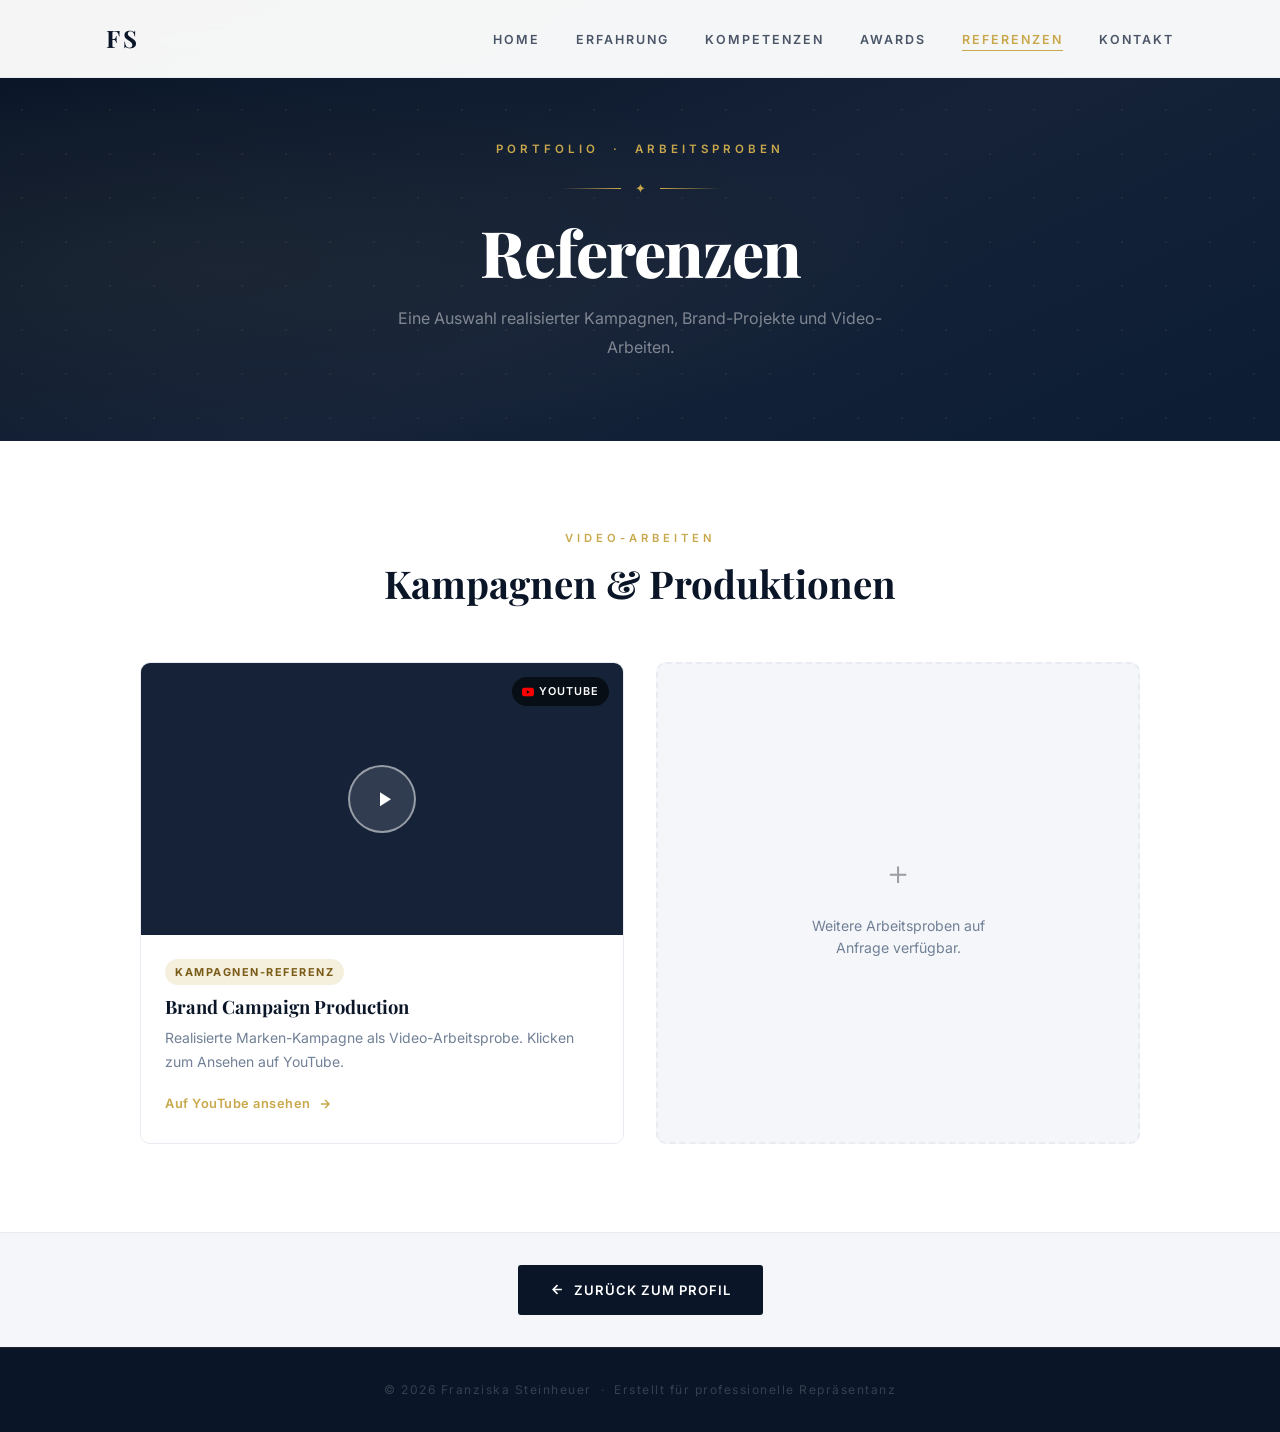
==== referenzen.html @ 758d7157 "Fix YouTube Error 153 + move references to separate page - Replace non-embeddable YouTube iframe wit" ====
<!DOCTYPE html>
<html lang="de">
<head>
    <meta charset="UTF-8">
    <meta name="viewport" content="width=device-width, initial-scale=1.0">
    <title>Referenzen | Franziska Steinheuer</title>
    <link rel="preconnect" href="https://fonts.googleapis.com">
    <link rel="preconnect" href="https://fonts.gstatic.com" crossorigin>
    <link href="https://fonts.googleapis.com/css2?family=Playfair+Display:wght@700;800&family=Inter:wght@300;400;500;600;700&display=swap" rel="stylesheet">
    <style>
        :root {
            --navy:        #0a1628;
            --navy-mid:    #152238;
            --navy-light:  #1e3356;
            --gold:        #c9a84c;
            --gold-dim:    rgba(201,168,76,0.18);
            --gold-glow:   rgba(201,168,76,0.07);
            --gray-bg:     #f4f6f9;
            --gray-border: #e8ecf2;
            --text:        #1a202c;
            --text-mid:    #4a5568;
            --text-muted:  #718096;
            --white:       #ffffff;
            --display:     'Playfair Display', Georgia, serif;
            --body:        'Inter', -apple-system, BlinkMacSystemFont, sans-serif;
            --ease:        cubic-bezier(0.4, 0, 0.2, 1);
        }

        *, *::before, *::after { box-sizing: border-box; margin: 0; padding: 0; }
        html { scroll-behavior: smooth; }
        body {
            font-family: var(--body);
            color: var(--text);
            line-height: 1.7;
            background: var(--white);
            -webkit-font-smoothing: antialiased;
        }

        /* ── Scroll reveal ── */
        .reveal {
            opacity: 0;
            transform: translateY(28px);
            transition: opacity 0.7s var(--ease), transform 0.7s var(--ease);
        }
        .reveal.visible { opacity: 1; transform: none; }
        .reveal-delay-1 { transition-delay: 0.12s; }
        .reveal-delay-2 { transition-delay: 0.24s; }
        .reveal-delay-3 { transition-delay: 0.36s; }

        /* ── Navigation ── */
        header {
            position: fixed;
            top: 0; left: 0;
            width: 100%;
            z-index: 1000;
            background: rgba(255,255,255,0.96);
            backdrop-filter: blur(16px);
            -webkit-backdrop-filter: blur(16px);
            box-shadow: 0 1px 0 var(--gray-border);
        }
        nav {
            display: flex;
            justify-content: space-between;
            align-items: center;
            max-width: 1140px;
            margin: 0 auto;
            padding: 18px 36px;
        }
        .logo {
            font-family: var(--display);
            font-size: 1.5rem;
            font-weight: 700;
            color: var(--navy);
            letter-spacing: 3px;
            text-decoration: none;
        }
        .nav-links {
            display: flex;
            list-style: none;
            gap: 36px;
            align-items: center;
        }
        .nav-links a {
            text-decoration: none;
            font-size: 0.78rem;
            font-weight: 600;
            letter-spacing: 2px;
            text-transform: uppercase;
            color: var(--text-mid);
            transition: color 0.3s;
            position: relative;
        }
        .nav-links a::after {
            content: '';
            position: absolute;
            bottom: -4px; left: 0;
            width: 0; height: 1px;
            background: var(--gold);
            transition: width 0.3s var(--ease);
        }
        .nav-links a:hover,
        .nav-links a.active          { color: var(--gold); }
        .nav-links a:hover::after,
        .nav-links a.active::after   { width: 100%; }

        /* Hamburger */
        .hamburger {
            display: none;
            flex-direction: column;
            gap: 5px;
            cursor: pointer;
            background: none;
            border: none;
            padding: 4px;
        }
        .hamburger span {
            display: block;
            width: 24px; height: 2px;
            background: var(--navy);
            border-radius: 2px;
            transition: transform 0.3s var(--ease), opacity 0.3s;
        }
        .hamburger.open span:nth-child(1) { transform: translateY(7px) rotate(45deg); }
        .hamburger.open span:nth-child(2) { opacity: 0; }
        .hamburger.open span:nth-child(3) { transform: translateY(-7px) rotate(-45deg); }

        .mobile-menu {
            display: none;
            position: fixed;
            inset: 0;
            background: var(--navy);
            z-index: 999;
            flex-direction: column;
            justify-content: center;
            align-items: center;
            gap: 40px;
        }
        .mobile-menu.open { display: flex; }
        .mobile-menu a {
            font-family: var(--display);
            font-size: 2.2rem;
            font-weight: 700;
            color: var(--white);
            text-decoration: none;
            transition: color 0.3s;
        }
        .mobile-menu a:hover { color: var(--gold); }

        /* ── Page hero ── */
        .page-hero {
            padding: 140px 36px 80px;
            text-align: center;
            background:
                radial-gradient(ellipse at 15% 60%, rgba(201,168,76,0.06) 0%, transparent 50%),
                linear-gradient(155deg, #091526 0%, #152238 55%, #0c1d34 100%);
            position: relative;
            overflow: hidden;
        }
        .page-hero::before {
            content: '';
            position: absolute;
            inset: 0;
            background-image: radial-gradient(rgba(201,168,76,0.08) 1px, transparent 1px);
            background-size: 44px 44px;
            pointer-events: none;
        }
        .page-hero-eyebrow {
            font-size: 0.72rem;
            font-weight: 600;
            letter-spacing: 4px;
            text-transform: uppercase;
            color: var(--gold);
            margin-bottom: 16px;
            position: relative; z-index: 1;
        }
        .page-hero h1 {
            font-family: var(--display);
            font-size: clamp(2.4rem, 5vw, 4rem);
            font-weight: 800;
            color: var(--white);
            line-height: 1.1;
            letter-spacing: -1px;
            position: relative; z-index: 1;
            margin-bottom: 16px;
        }
        .page-hero p {
            font-size: 1rem;
            color: rgba(255,255,255,0.45);
            max-width: 520px;
            margin: 0 auto;
            line-height: 1.8;
            position: relative; z-index: 1;
        }
        .page-hero-divider {
            display: flex;
            align-items: center;
            gap: 14px;
            justify-content: center;
            margin: 18px auto;
            position: relative; z-index: 1;
        }
        .page-hero-divider::before,
        .page-hero-divider::after {
            content: '';
            width: 60px; height: 1px;
        }
        .page-hero-divider::before { background: linear-gradient(to right, transparent, var(--gold)); }
        .page-hero-divider::after  { background: linear-gradient(to left,  transparent, var(--gold)); }
        .page-hero-divider span { color: var(--gold); font-size: 0.8rem; }

        /* ── Section layout ── */
        .section-wrap { padding: 88px 36px; }
        .section-inner { max-width: 1000px; margin: 0 auto; }
        .section-eyebrow {
            display: block;
            text-align: center;
            font-size: 0.7rem;
            font-weight: 600;
            letter-spacing: 4px;
            text-transform: uppercase;
            color: var(--gold);
            margin-bottom: 12px;
        }
        .section-title {
            font-family: var(--display);
            font-size: clamp(1.8rem, 3.5vw, 2.4rem);
            color: var(--navy);
            font-weight: 700;
            text-align: center;
            margin-bottom: 56px;
            line-height: 1.2;
        }

        /* ── Video card ── */
        .video-grid {
            display: grid;
            grid-template-columns: repeat(auto-fit, minmax(380px, 1fr));
            gap: 32px;
        }

        .video-card {
            background: var(--white);
            border: 1px solid var(--gray-border);
            border-radius: 10px;
            overflow: hidden;
            transition: box-shadow 0.3s var(--ease), transform 0.3s var(--ease), border-color 0.3s;
        }
        .video-card:hover {
            transform: translateY(-4px);
            box-shadow: 0 20px 56px rgba(0,0,0,0.09);
            border-color: rgba(201,168,76,0.4);
        }

        /* Thumbnail wrapper with 16:9 ratio */
        .video-thumb {
            position: relative;
            padding-bottom: 56.25%;
            height: 0;
            overflow: hidden;
            background: var(--navy-mid);
            cursor: pointer;
        }
        .video-thumb img {
            position: absolute;
            top: 0; left: 0;
            width: 100%; height: 100%;
            object-fit: cover;
            transition: transform 0.4s var(--ease), filter 0.4s;
            filter: brightness(0.85);
        }
        .video-card:hover .video-thumb img {
            transform: scale(1.03);
            filter: brightness(0.7);
        }

        /* Play button overlay */
        .play-btn {
            position: absolute;
            top: 50%; left: 50%;
            transform: translate(-50%, -50%);
            width: 68px; height: 68px;
            border-radius: 50%;
            background: rgba(255,255,255,0.12);
            backdrop-filter: blur(8px);
            border: 2px solid rgba(255,255,255,0.5);
            display: flex;
            align-items: center;
            justify-content: center;
            transition: background 0.3s, border-color 0.3s, transform 0.3s var(--ease);
            pointer-events: none;
        }
        .video-card:hover .play-btn {
            background: var(--gold);
            border-color: var(--gold);
            transform: translate(-50%, -50%) scale(1.1);
        }
        .play-btn svg { margin-left: 4px; }
        .video-card:hover .play-btn svg path { fill: var(--navy); }

        /* "Auf YouTube ansehen" badge */
        .yt-badge {
            position: absolute;
            top: 14px; right: 14px;
            background: rgba(0,0,0,0.6);
            color: var(--white);
            font-size: 0.68rem;
            font-weight: 600;
            letter-spacing: 1px;
            text-transform: uppercase;
            padding: 5px 10px;
            border-radius: 20px;
            display: flex;
            align-items: center;
            gap: 5px;
            pointer-events: none;
        }

        /* Card meta */
        .video-meta {
            padding: 22px 24px 26px;
        }
        .video-tag {
            display: inline-block;
            background: var(--gold-dim);
            color: #7a5c18;
            font-size: 0.68rem;
            font-weight: 700;
            letter-spacing: 1.5px;
            text-transform: uppercase;
            padding: 4px 10px;
            border-radius: 20px;
            margin-bottom: 10px;
        }
        .video-meta h3 {
            font-family: var(--display);
            font-size: 1.15rem;
            color: var(--navy);
            font-weight: 700;
            margin-bottom: 6px;
            line-height: 1.35;
        }
        .video-meta p {
            font-size: 0.875rem;
            color: var(--text-muted);
            line-height: 1.7;
            margin-bottom: 16px;
        }
        .video-link {
            display: inline-flex;
            align-items: center;
            gap: 7px;
            font-size: 0.8rem;
            font-weight: 600;
            color: var(--gold);
            text-decoration: none;
            letter-spacing: 0.5px;
            transition: gap 0.3s;
        }
        .video-link:hover { gap: 11px; }

        /* ── More work placeholder ── */
        .more-card {
            display: flex;
            flex-direction: column;
            align-items: center;
            justify-content: center;
            text-align: center;
            padding: 48px 32px;
            background: var(--gray-bg);
            border: 2px dashed var(--gray-border);
            border-radius: 10px;
            min-height: 260px;
            transition: border-color 0.3s, background 0.3s;
        }
        .more-card:hover {
            border-color: rgba(201,168,76,0.4);
            background: rgba(201,168,76,0.03);
        }
        .more-card-icon {
            font-size: 2rem;
            margin-bottom: 14px;
            opacity: 0.4;
        }
        .more-card p {
            font-size: 0.88rem;
            color: var(--text-muted);
            max-width: 200px;
            line-height: 1.6;
        }

        /* ── Back button ── */
        .back-strip {
            background: var(--gray-bg);
            border-top: 1px solid var(--gray-border);
            padding: 32px 36px;
            text-align: center;
        }
        .btn-back {
            display: inline-flex;
            align-items: center;
            gap: 9px;
            background: var(--navy);
            color: var(--white);
            text-decoration: none;
            padding: 14px 32px;
            border-radius: 3px;
            font-weight: 600;
            font-size: 0.82rem;
            letter-spacing: 1px;
            text-transform: uppercase;
            transition: background 0.3s, transform 0.3s var(--ease);
        }
        .btn-back:hover {
            background: var(--navy-light);
            transform: translateY(-2px);
        }

        /* ── Footer ── */
        .page-footer {
            background: var(--navy);
            padding: 32px 36px;
            text-align: center;
            border-top: 1px solid rgba(201,168,76,0.1);
        }
        .page-footer p {
            font-size: 0.75rem;
            color: rgba(255,255,255,0.18);
            letter-spacing: 1.5px;
        }

        /* ── Responsive ── */
        @media (max-width: 768px) {
            .nav-links  { display: none; }
            .hamburger  { display: flex; }
            nav         { padding: 16px 20px; }
            .section-wrap { padding: 64px 20px; }
            .page-hero  { padding: 120px 20px 64px; }
            .video-grid { grid-template-columns: 1fr; }
        }
        @media (max-width: 480px) {
            .page-hero h1 { font-size: 2rem; }
        }
    </style>
</head>
<body>

    <!-- MOBILE OVERLAY MENU -->
    <div class="mobile-menu" id="mobileMenu">
        <a href="index.html#home"       onclick="closeMobile()">Home</a>
        <a href="index.html#experience" onclick="closeMobile()">Erfahrung</a>
        <a href="index.html#skills"     onclick="closeMobile()">Kompetenzen</a>
        <a href="index.html#awards"     onclick="closeMobile()">Awards</a>
        <a href="referenzen.html"       onclick="closeMobile()">Referenzen</a>
        <a href="index.html#contact"    onclick="closeMobile()">Kontakt</a>
    </div>

    <!-- NAVIGATION -->
    <header>
        <nav>
            <a href="index.html" class="logo">FS</a>
            <ul class="nav-links">
                <li><a href="index.html#home">Home</a></li>
                <li><a href="index.html#experience">Erfahrung</a></li>
                <li><a href="index.html#skills">Kompetenzen</a></li>
                <li><a href="index.html#awards">Awards</a></li>
                <li><a href="referenzen.html" class="active">Referenzen</a></li>
                <li><a href="index.html#contact">Kontakt</a></li>
            </ul>
            <button class="hamburger" id="hamburger" aria-label="Menü öffnen">
                <span></span><span></span><span></span>
            </button>
        </nav>
    </header>

    <!-- PAGE HERO -->
    <div class="page-hero">
        <div class="page-hero-eyebrow">Portfolio &nbsp;·&nbsp; Arbeitsproben</div>
        <div class="page-hero-divider"><span>✦</span></div>
        <h1>Referenzen</h1>
        <p>Eine Auswahl realisierter Kampagnen, Brand-Projekte und Video-Arbeiten.</p>
    </div>

    <!-- VIDEO REFERENZEN -->
    <div>
        <div class="section-wrap">
            <div class="section-inner">
                <span class="section-eyebrow">Video-Arbeiten</span>
                <h2 class="section-title">Kampagnen &amp; Produktionen</h2>

                <div class="video-grid">

                    <!-- Video 1 – Thumbnail + YouTube-Link statt iframe (Error 153 Fix) -->
                    <div class="video-card reveal">
                        <a href="https://www.youtube.com/watch?v=FBjZ0LuS8_o"
                           target="_blank" rel="noopener"
                           aria-label="Video auf YouTube ansehen"
                           style="display:block; text-decoration:none;">
                            <div class="video-thumb">
                                <!-- YouTube Thumbnail via öffentliche CDN-URL -->
                                <img
                                    src="https://img.youtube.com/vi/FBjZ0LuS8_o/maxresdefault.jpg"
                                    alt="Video-Vorschau: Kampagnen-Referenz"
                                    loading="lazy"
                                    onerror="this.src='https://img.youtube.com/vi/FBjZ0LuS8_o/hqdefault.jpg'"
                                >
                                <div class="play-btn" aria-hidden="true">
                                    <svg width="24" height="24" viewBox="0 0 24 24" fill="none">
                                        <path d="M8 5.14v14l11-7-11-7z" fill="white"/>
                                    </svg>
                                </div>
                                <div class="yt-badge" aria-hidden="true">
                                    <svg width="12" height="12" viewBox="0 0 24 24" fill="#ff0000"><path d="M23.498 6.186a3.016 3.016 0 0 0-2.122-2.136C19.505 3.545 12 3.545 12 3.545s-7.505 0-9.377.505A3.017 3.017 0 0 0 .502 6.186C0 8.07 0 12 0 12s0 3.93.502 5.814a3.016 3.016 0 0 0 2.122 2.136c1.871.505 9.376.505 9.376.505s7.505 0 9.377-.505a3.015 3.015 0 0 0 2.122-2.136C24 15.93 24 12 24 12s0-3.93-.502-5.814zM9.545 15.568V8.432L15.818 12l-6.273 3.568z"/></svg>
                                    YouTube
                                </div>
                            </div>
                        </a>
                        <div class="video-meta">
                            <span class="video-tag">Kampagnen-Referenz</span>
                            <h3>Brand Campaign Production</h3>
                            <p>Realisierte Marken-Kampagne als Video-Arbeitsprobe. Klicken zum Ansehen auf YouTube.</p>
                            <a href="https://www.youtube.com/watch?v=FBjZ0LuS8_o"
                               target="_blank" rel="noopener"
                               class="video-link">
                                Auf YouTube ansehen
                                <svg width="14" height="14" viewBox="0 0 24 24" fill="none" stroke="currentColor" stroke-width="2.5"><path d="M5 12h14M12 5l7 7-7 7"/></svg>
                            </a>
                        </div>
                    </div>

                    <!-- Platzhalter für weitere Arbeitsproben -->
                    <div class="more-card reveal reveal-delay-1">
                        <div class="more-card-icon">＋</div>
                        <p>Weitere Arbeitsproben auf Anfrage verfügbar.</p>
                    </div>

                </div>
            </div>
        </div>
    </div>

    <!-- BACK TO MAIN -->
    <div class="back-strip">
        <a href="index.html" class="btn-back">
            <svg width="15" height="15" viewBox="0 0 24 24" fill="none" stroke="currentColor" stroke-width="2.5" aria-hidden="true"><path d="M19 12H5M12 5l-7 7 7 7"/></svg>
            Zurück zum Profil
        </a>
    </div>

    <!-- FOOTER -->
    <footer class="page-footer">
        <p>&copy; 2026 Franziska Steinheuer &nbsp;·&nbsp; Erstellt für professionelle Repräsentanz</p>
    </footer>

    <script>
        const hamburger  = document.getElementById('hamburger');
        const mobileMenu = document.getElementById('mobileMenu');

        hamburger.addEventListener('click', () => {
            const isOpen = hamburger.classList.toggle('open');
            mobileMenu.classList.toggle('open', isOpen);
            document.body.style.overflow = isOpen ? 'hidden' : '';
        });

        function closeMobile() {
            hamburger.classList.remove('open');
            mobileMenu.classList.remove('open');
            document.body.style.overflow = '';
        }

        const observer = new IntersectionObserver((entries) => {
            entries.forEach(e => {
                if (e.isIntersecting) { e.target.classList.add('visible'); observer.unobserve(e.target); }
            });
        }, { threshold: 0.1 });

        document.querySelectorAll('.reveal').forEach(el => observer.observe(el));
    </script>
</body>
</html>
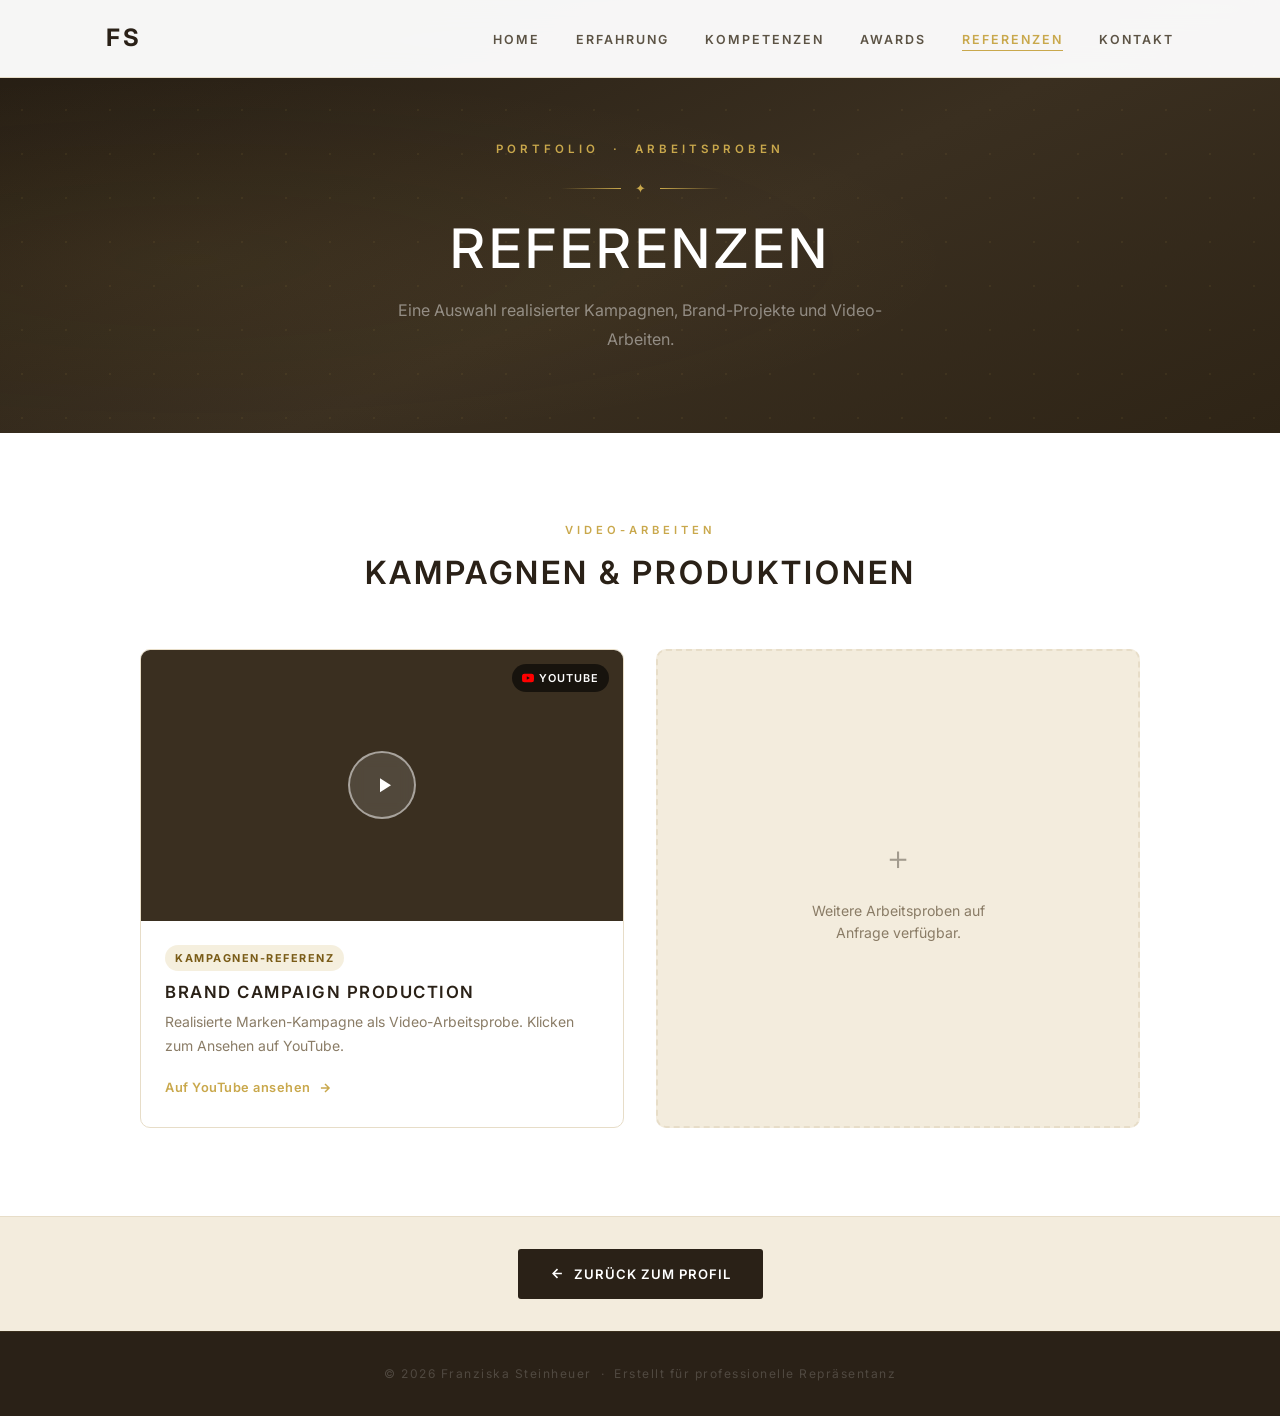
==== commit bdd1f84c: "Redesign: warm beige/espresso palette, sans-serif headings - Replace all blue/navy tones with warm e" ====
--- a/referenzen.html
+++ b/referenzen.html
@@ -6,22 +6,23 @@
     <title>Referenzen | Franziska Steinheuer</title>
     <link rel="preconnect" href="https://fonts.googleapis.com">
     <link rel="preconnect" href="https://fonts.gstatic.com" crossorigin>
-    <link href="https://fonts.googleapis.com/css2?family=Playfair+Display:wght@700;800&family=Inter:wght@300;400;500;600;700&display=swap" rel="stylesheet">
+    <link href="https://fonts.googleapis.com/css2?family=Inter:wght@200;300;400;500;600;700&display=swap" rel="stylesheet">
     <style>
         :root {
-            --navy:        #0a1628;
-            --navy-mid:    #152238;
-            --navy-light:  #1e3356;
+            /* Warme Espresso-/Beige-Palette – kein Blau */
+            --navy:        #2a2117;
+            --navy-mid:    #3a2f20;
+            --navy-light:  #4d4030;
             --gold:        #c9a84c;
             --gold-dim:    rgba(201,168,76,0.18);
             --gold-glow:   rgba(201,168,76,0.07);
-            --gray-bg:     #f4f6f9;
-            --gray-border: #e8ecf2;
-            --text:        #1a202c;
-            --text-mid:    #4a5568;
-            --text-muted:  #718096;
+            --gray-bg:     #f3ecdd;
+            --gray-border: #e7ddc8;
+            --text:        #2b2419;
+            --text-mid:    #5c5345;
+            --text-muted:  #8a7c66;
             --white:       #ffffff;
-            --display:     'Playfair Display', Georgia, serif;
+            --display:     'Inter', -apple-system, BlinkMacSystemFont, sans-serif;
             --body:        'Inter', -apple-system, BlinkMacSystemFont, sans-serif;
             --ease:        cubic-bezier(0.4, 0, 0.2, 1);
         }
@@ -152,7 +153,7 @@
             text-align: center;
             background:
                 radial-gradient(ellipse at 15% 60%, rgba(201,168,76,0.06) 0%, transparent 50%),
-                linear-gradient(155deg, #091526 0%, #152238 55%, #0c1d34 100%);
+                linear-gradient(155deg, #241c12 0%, #3a2f20 55%, #2e2416 100%);
             position: relative;
             overflow: hidden;
         }
@@ -175,11 +176,12 @@
         }
         .page-hero h1 {
             font-family: var(--display);
-            font-size: clamp(2.4rem, 5vw, 4rem);
-            font-weight: 800;
+            font-size: clamp(2.1rem, 4.5vw, 3.4rem);
+            font-weight: 500;
+            text-transform: uppercase;
             color: var(--white);
-            line-height: 1.1;
-            letter-spacing: -1px;
+            line-height: 1.15;
+            letter-spacing: 4px;
             position: relative; z-index: 1;
             margin-bottom: 16px;
         }
@@ -223,12 +225,14 @@
         }
         .section-title {
             font-family: var(--display);
-            font-size: clamp(1.8rem, 3.5vw, 2.4rem);
+            font-size: clamp(1.5rem, 3vw, 2rem);
             color: var(--navy);
-            font-weight: 700;
+            font-weight: 600;
+            text-transform: uppercase;
+            letter-spacing: 3px;
             text-align: center;
             margin-bottom: 56px;
-            line-height: 1.2;
+            line-height: 1.25;
         }
 
         /* ── Video card ── */
@@ -333,9 +337,11 @@
         }
         .video-meta h3 {
             font-family: var(--display);
-            font-size: 1.15rem;
+            font-size: 1.05rem;
             color: var(--navy);
-            font-weight: 700;
+            font-weight: 600;
+            text-transform: uppercase;
+            letter-spacing: 1.5px;
             margin-bottom: 6px;
             line-height: 1.35;
         }
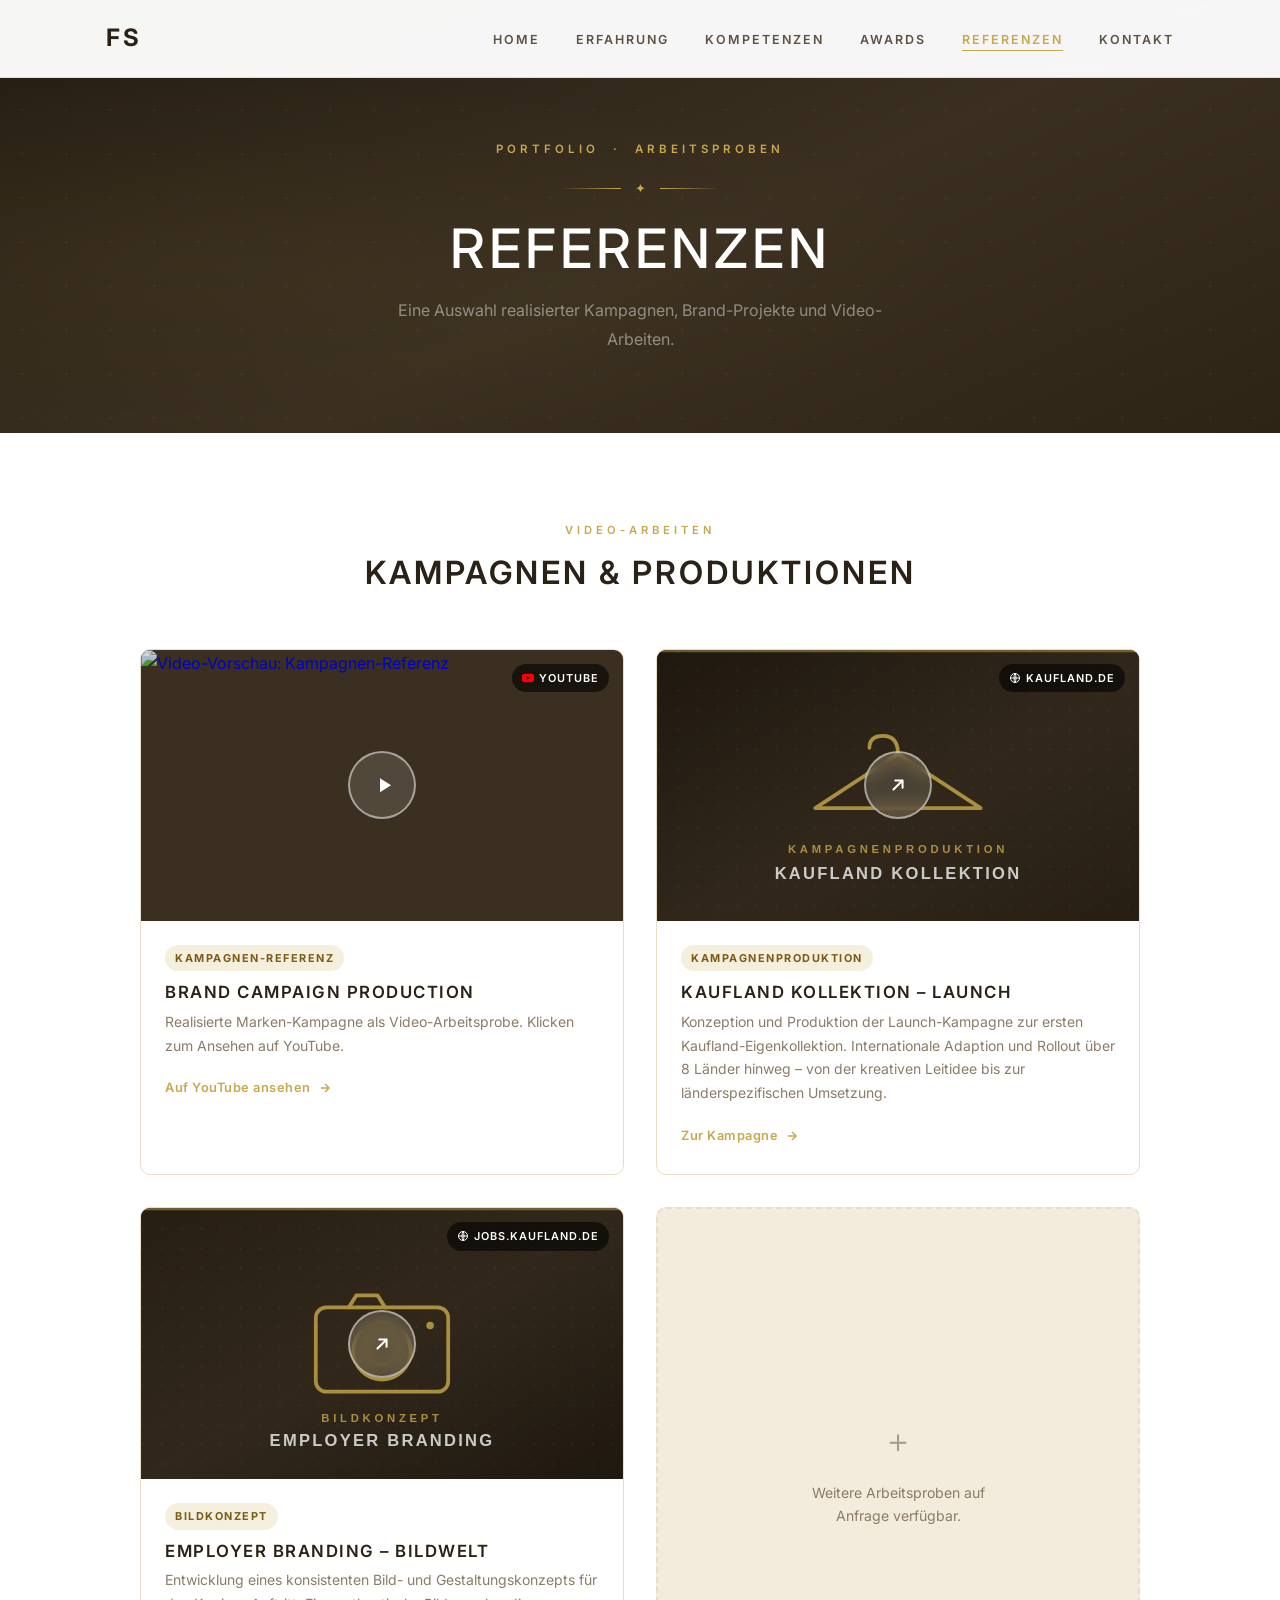
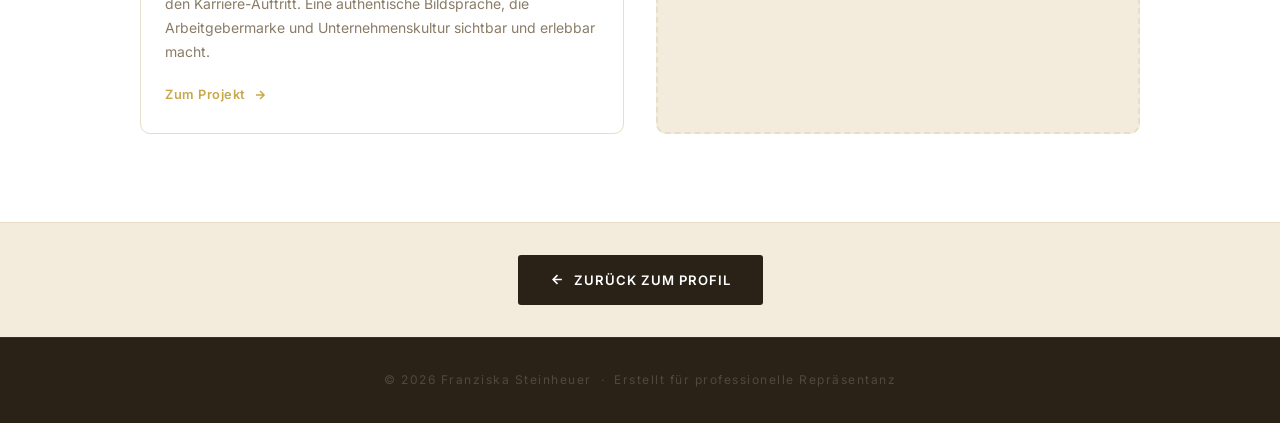
==== commit abeacb4b: "Add two Kaufland reference cards to referenzen page - Kaufland Kollektion launch campaign (concept +" ====
--- a/referenzen.html
+++ b/referenzen.html
@@ -299,10 +299,12 @@
             transform: translate(-50%, -50%) scale(1.1);
         }
         .play-btn svg { margin-left: 4px; }
+        .play-btn.ext svg { margin-left: 0; }
         .video-card:hover .play-btn svg path { fill: var(--navy); }
-
-        /* "Auf YouTube ansehen" badge */
-        .yt-badge {
+        .video-card:hover .play-btn.ext svg { stroke: var(--navy); }
+
+        /* External-link / source badge */
+        .yt-badge, .src-badge {
             position: absolute;
             top: 14px; right: 14px;
             background: rgba(0,0,0,0.6);
@@ -533,8 +535,66 @@
                         </div>
                     </div>
 
+                    <!-- Referenz 2 – Kaufland Kollektion (externe Seite, Cover-Thumbnail) -->
+                    <div class="video-card reveal reveal-delay-1">
+                        <a href="https://unternehmen.kaufland.de/presse/newsroom/2025/januar/ein-teil-von-kaufland-sein-die-erste-kaufland-kollektion-ist-da"
+                           target="_blank" rel="noopener"
+                           aria-label="Kampagne auf kaufland.de ansehen"
+                           style="display:block; text-decoration:none;">
+                            <div class="video-thumb">
+                                <img src="assets/ref-kollektion.svg" alt="Cover: Kaufland Kollektion – Launch-Kampagne" loading="lazy">
+                                <div class="play-btn ext" aria-hidden="true">
+                                    <svg width="22" height="22" viewBox="0 0 24 24" fill="none" stroke="white" stroke-width="2.2" stroke-linecap="round" stroke-linejoin="round"><path d="M7 17 17 7M9 7h8v8"/></svg>
+                                </div>
+                                <div class="src-badge" aria-hidden="true">
+                                    <svg width="12" height="12" viewBox="0 0 24 24" fill="none" stroke="currentColor" stroke-width="2"><circle cx="12" cy="12" r="9"/><path d="M3 12h18"/><path d="M12 3c2.6 2.7 2.6 15.3 0 18"/><path d="M12 3c-2.6 2.7-2.6 15.3 0 18"/></svg>
+                                    kaufland.de
+                                </div>
+                            </div>
+                        </a>
+                        <div class="video-meta">
+                            <span class="video-tag">Kampagnenproduktion</span>
+                            <h3>Kaufland Kollektion – Launch</h3>
+                            <p>Konzeption und Produktion der Launch-Kampagne zur ersten Kaufland-Eigenkollektion. Internationale Adaption und Rollout über 8 Länder hinweg – von der kreativen Leitidee bis zur länderspezifischen Umsetzung.</p>
+                            <a href="https://unternehmen.kaufland.de/presse/newsroom/2025/januar/ein-teil-von-kaufland-sein-die-erste-kaufland-kollektion-ist-da"
+                               target="_blank" rel="noopener" class="video-link">
+                                Zur Kampagne
+                                <svg width="14" height="14" viewBox="0 0 24 24" fill="none" stroke="currentColor" stroke-width="2.5"><path d="M5 12h14M12 5l7 7-7 7"/></svg>
+                            </a>
+                        </div>
+                    </div>
+
+                    <!-- Referenz 3 – Employer Branding Bildkonzept (externe Seite, Cover-Thumbnail) -->
+                    <div class="video-card reveal reveal-delay-2">
+                        <a href="https://jobs.kaufland.de/"
+                           target="_blank" rel="noopener"
+                           aria-label="Karriere-Seite jobs.kaufland.de ansehen"
+                           style="display:block; text-decoration:none;">
+                            <div class="video-thumb">
+                                <img src="assets/ref-employer.svg" alt="Cover: Employer Branding – Bildkonzept" loading="lazy">
+                                <div class="play-btn ext" aria-hidden="true">
+                                    <svg width="22" height="22" viewBox="0 0 24 24" fill="none" stroke="white" stroke-width="2.2" stroke-linecap="round" stroke-linejoin="round"><path d="M7 17 17 7M9 7h8v8"/></svg>
+                                </div>
+                                <div class="src-badge" aria-hidden="true">
+                                    <svg width="12" height="12" viewBox="0 0 24 24" fill="none" stroke="currentColor" stroke-width="2"><circle cx="12" cy="12" r="9"/><path d="M3 12h18"/><path d="M12 3c2.6 2.7 2.6 15.3 0 18"/><path d="M12 3c-2.6 2.7-2.6 15.3 0 18"/></svg>
+                                    jobs.kaufland.de
+                                </div>
+                            </div>
+                        </a>
+                        <div class="video-meta">
+                            <span class="video-tag">Bildkonzept</span>
+                            <h3>Employer Branding – Bildwelt</h3>
+                            <p>Entwicklung eines konsistenten Bild- und Gestaltungskonzepts für den Karriere-Auftritt. Eine authentische Bildsprache, die Arbeitgebermarke und Unternehmenskultur sichtbar und erlebbar macht.</p>
+                            <a href="https://jobs.kaufland.de/"
+                               target="_blank" rel="noopener" class="video-link">
+                                Zum Projekt
+                                <svg width="14" height="14" viewBox="0 0 24 24" fill="none" stroke="currentColor" stroke-width="2.5"><path d="M5 12h14M12 5l7 7-7 7"/></svg>
+                            </a>
+                        </div>
+                    </div>
+
                     <!-- Platzhalter für weitere Arbeitsproben -->
-                    <div class="more-card reveal reveal-delay-1">
+                    <div class="more-card reveal reveal-delay-3">
                         <div class="more-card-icon">＋</div>
                         <p>Weitere Arbeitsproben auf Anfrage verfügbar.</p>
                     </div>
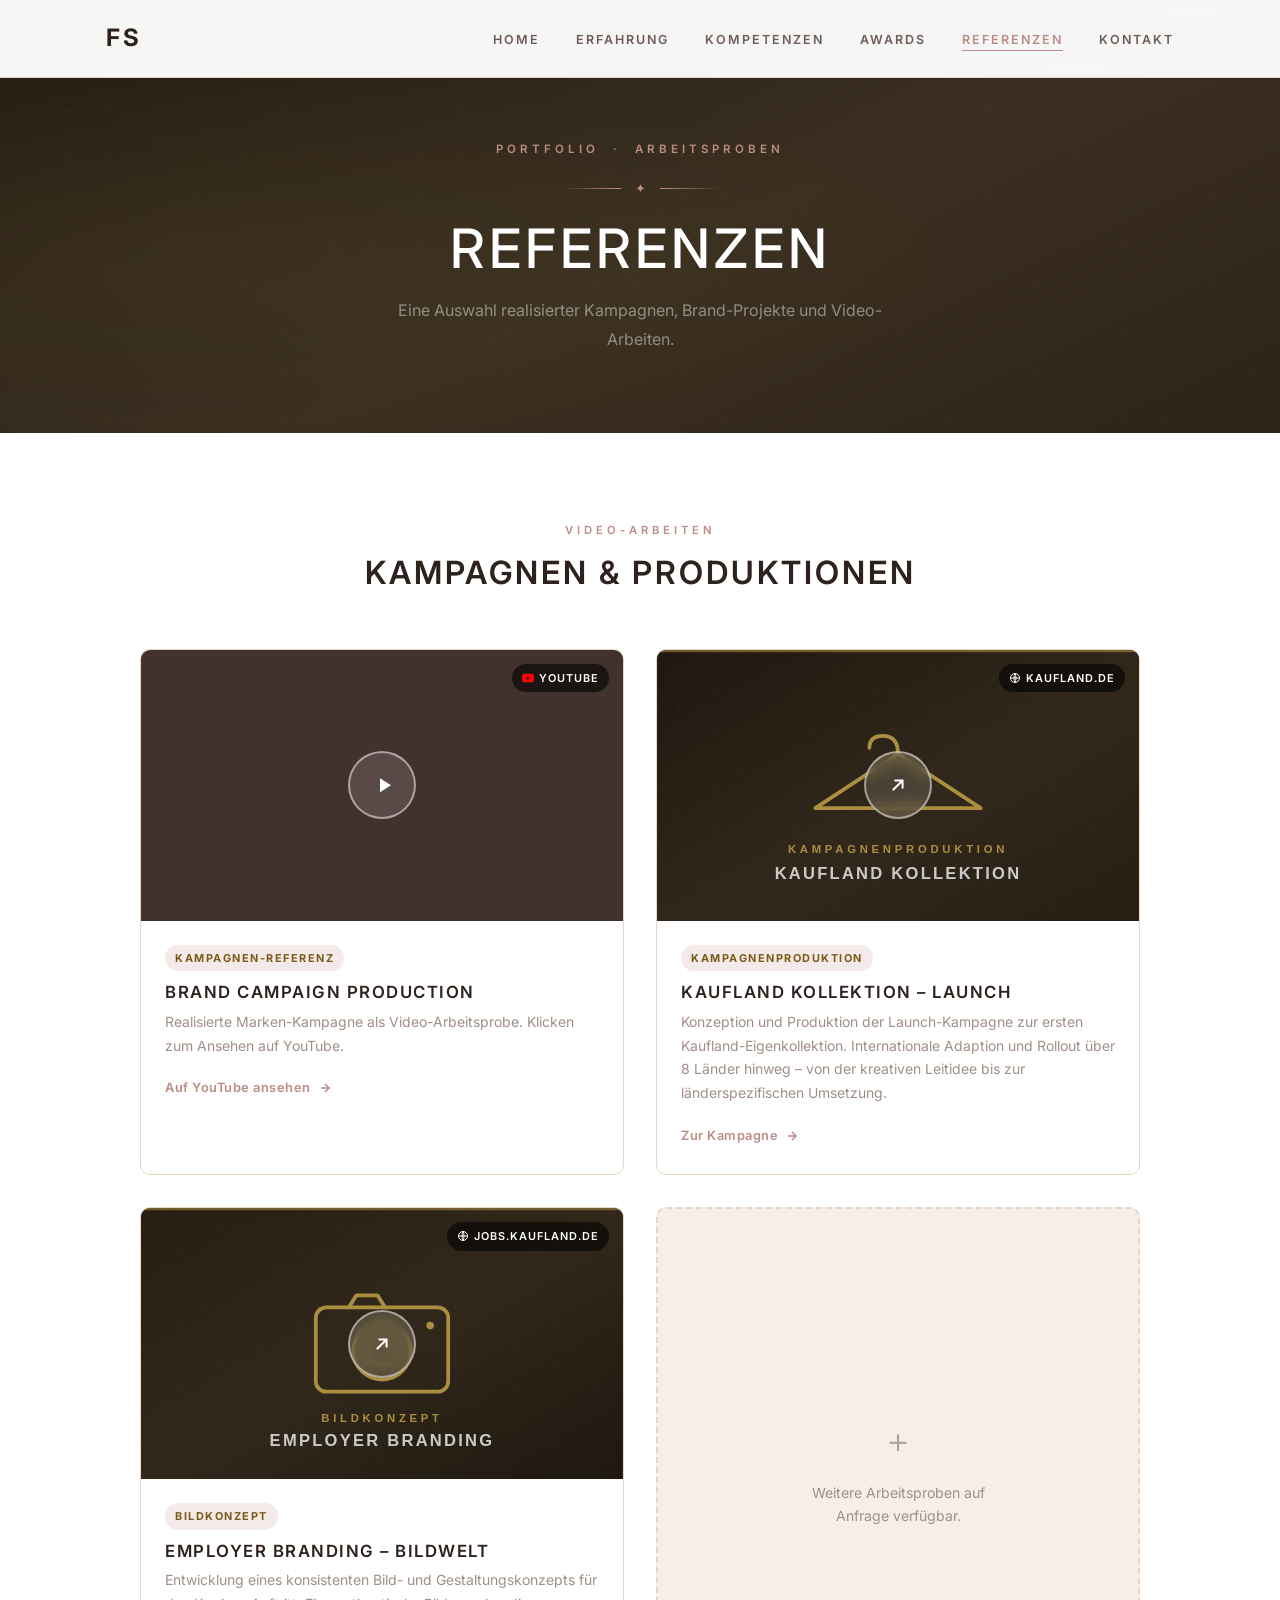
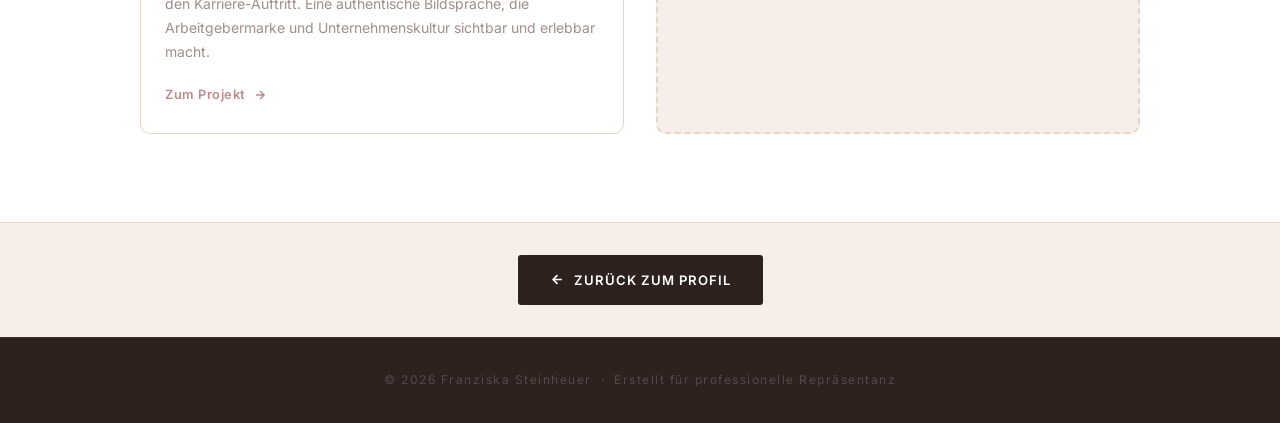
==== commit 03d48f1a: "Boho Update" ====
--- a/referenzen.html
+++ b/referenzen.html
@@ -8,24 +8,36 @@
     <link rel="preconnect" href="https://fonts.gstatic.com" crossorigin>
     <link href="https://fonts.googleapis.com/css2?family=Inter:wght@200;300;400;500;600;700&display=swap" rel="stylesheet">
     <style>
-        :root {
-            /* Warme Espresso-/Beige-Palette – kein Blau */
-            --navy:        #2a2117;
-            --navy-mid:    #3a2f20;
-            --navy-light:  #4d4030;
-            --gold:        #c9a84c;
-            --gold-dim:    rgba(201,168,76,0.18);
-            --gold-glow:   rgba(201,168,76,0.07);
-            --gray-bg:     #f3ecdd;
-            --gray-border: #e7ddc8;
-            --text:        #2b2419;
-            --text-mid:    #5c5345;
-            --text-muted:  #8a7c66;
-            --white:       #ffffff;
-            --display:     'Inter', -apple-system, BlinkMacSystemFont, sans-serif;
-            --body:        'Inter', -apple-system, BlinkMacSystemFont, sans-serif;
-            --ease:        cubic-bezier(0.4, 0, 0.2, 1);
-        }
+        /* Sanfte Boho- & Rosenholz-Palette (Ersetzt Espresso/Gold) */
+
+:root {
+    /* DUNKLE SEKTIONEN: Tiefes, rauchiges Schokoladenbraun mit Rosenholz-Unterton */
+    --navy:         #2E221F;   /* Tief dunkel (für dunkle Sektionen) */
+    --navy-mid:     #42322E;   /* Mittleres Braun */
+    --navy-light:   #57443E;   /* Helleres Ton-Braun */
+
+    /* SEKUNDÄRFARBE (#BB8C88): Als eleganter Akzent (Ersetzt das alte Gold) */
+    --gold:         #BB8C88;   /* Edles Staubrosa / Rosenholz */
+    --gold-dim:     rgba(187, 140, 136, 0.18);
+    --gold-glow:    rgba(187, 140, 136, 0.07);
+
+    /* MAIN-FARBE (#DEC9B6) & HINTERGRÜNDE */
+    --main-beige:   #DEC9B6;   /* Die exakte Main-Farbe deiner Freundin (Warmes Sand-Beige) */
+    --gray-bg:      #F6EFE9;   /* Ein ganz helles, softes Cream (perfekt als Haupt-Hintergrund) */
+    --gray-bg-flat: #DEC9B6;   /* Die Main-Farbe als Sektions-Hintergrund */
+    --gray-border:  #E7D5C5;   /* Harmonischer, weicher Rahmen */
+
+    /* TEXTFARBEN: Perfekt lesbar und farblich auf die Palette abgestimmt */
+    --text:         #362C28;   /* Sehr dunkles Warmbraun für besten Kontrast */
+    --text-mid:     #6E5D57;   /* Mittleres Graubraun */
+    --text-muted:   #A08E87;   /* Dezenter Text / Platzhalter */
+    
+    /* Basis-Konstanten */
+    --white:        #ffffff;
+    --display:      'Inter', -apple-system, BlinkMacSystemFont, sans-serif;
+    --body:         'Inter', -apple-system, BlinkMacSystemFont, sans-serif;
+    --ease:         cubic-bezier(0.4, 0, 0.2, 1);
+}
 
         *, *::before, *::after { box-sizing: border-box; margin: 0; padding: 0; }
         html { scroll-behavior: smooth; }
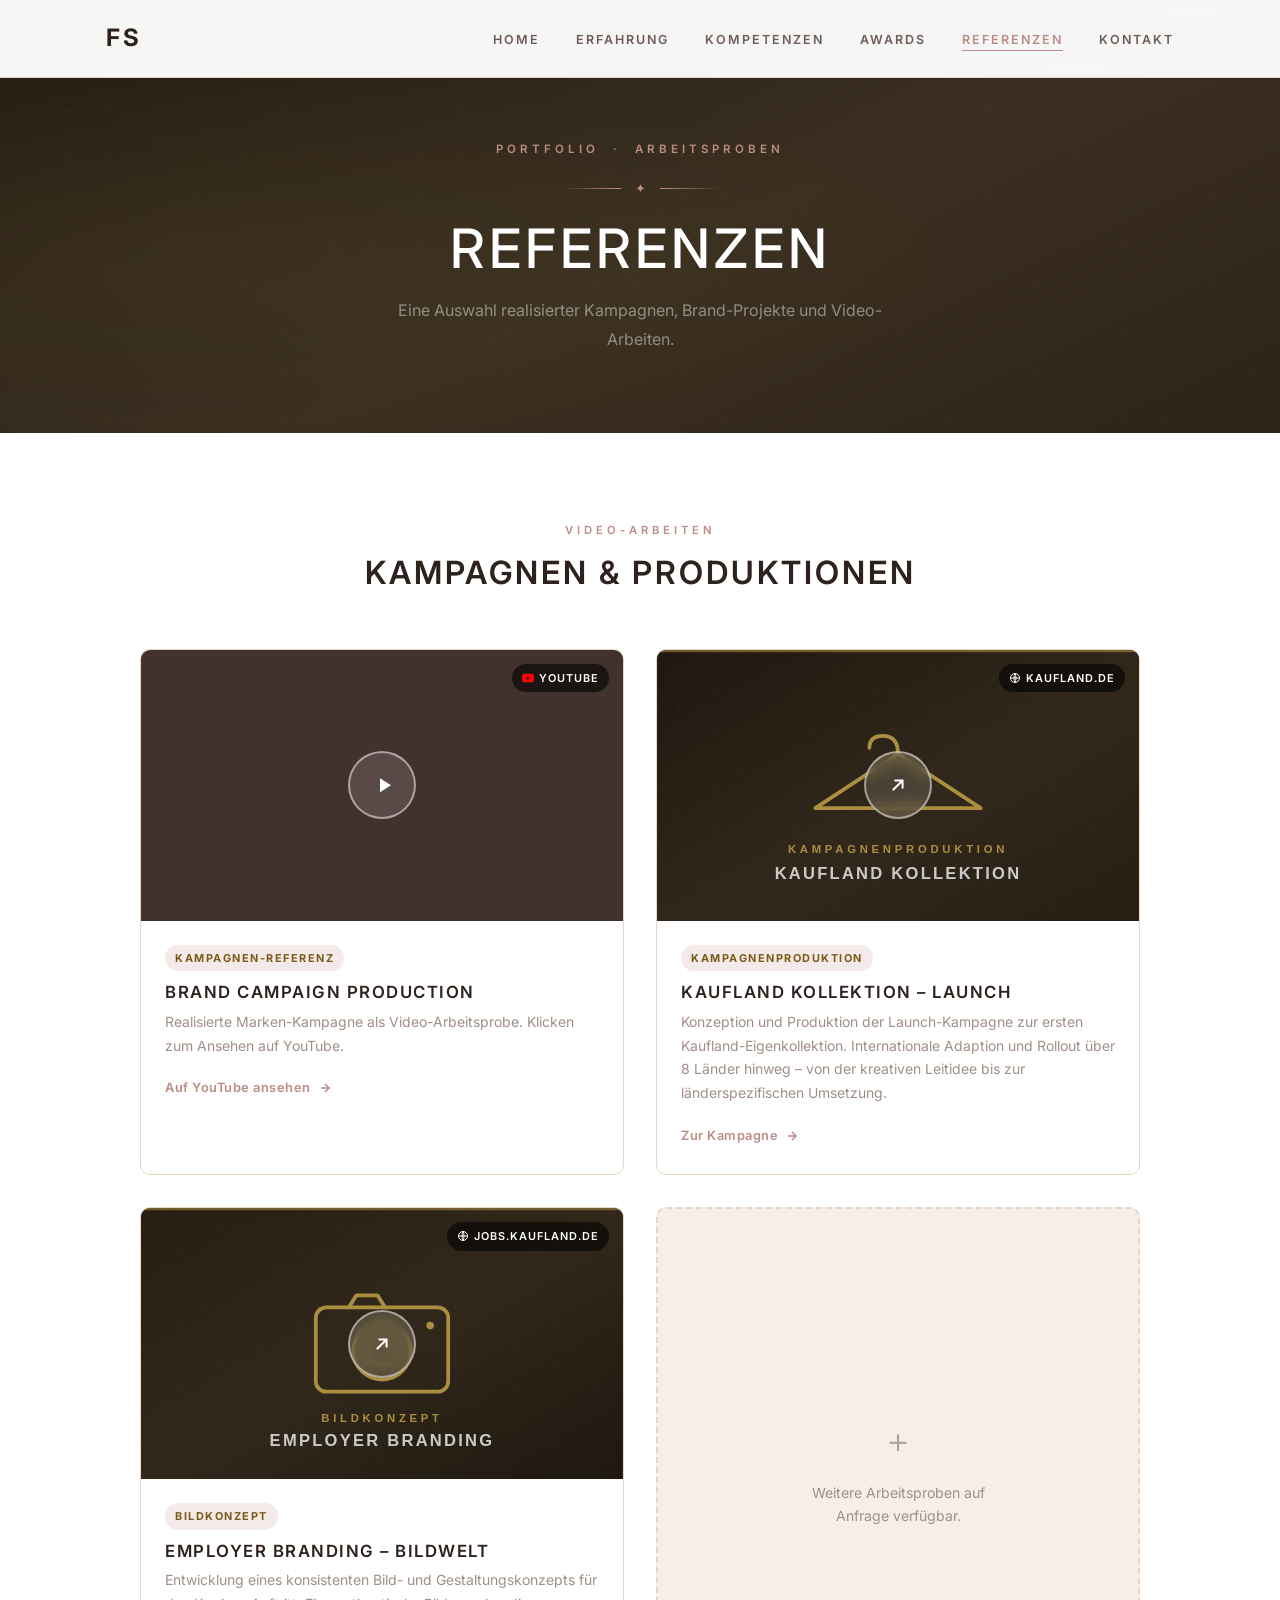
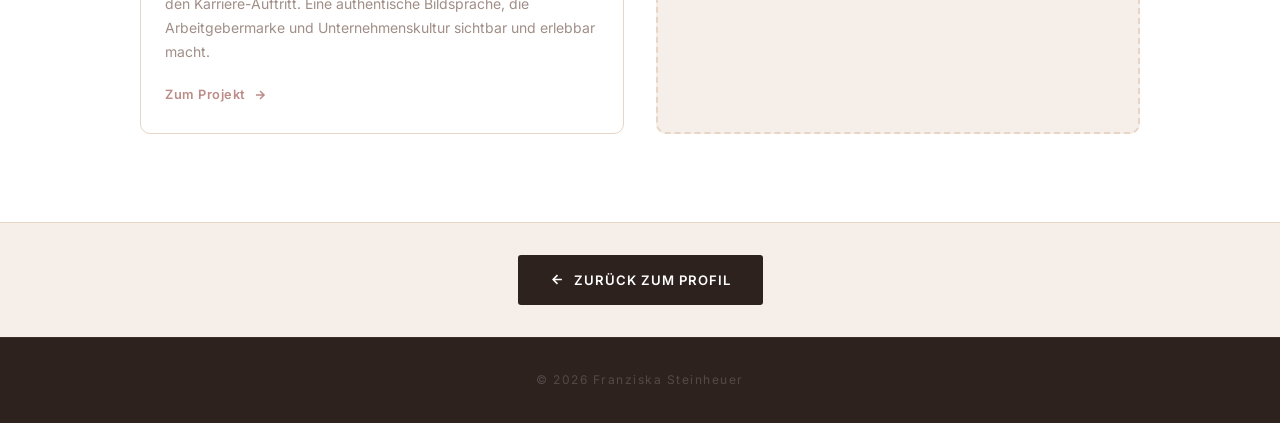
==== commit c6fcdcf6: "Footer" ====
--- a/referenzen.html
+++ b/referenzen.html
@@ -626,7 +626,7 @@
 
     <!-- FOOTER -->
     <footer class="page-footer">
-        <p>&copy; 2026 Franziska Steinheuer &nbsp;·&nbsp; Erstellt für professionelle Repräsentanz</p>
+        <p>&copy; 2026 Franziska Steinheuer</p>
     </footer>
 
     <script>
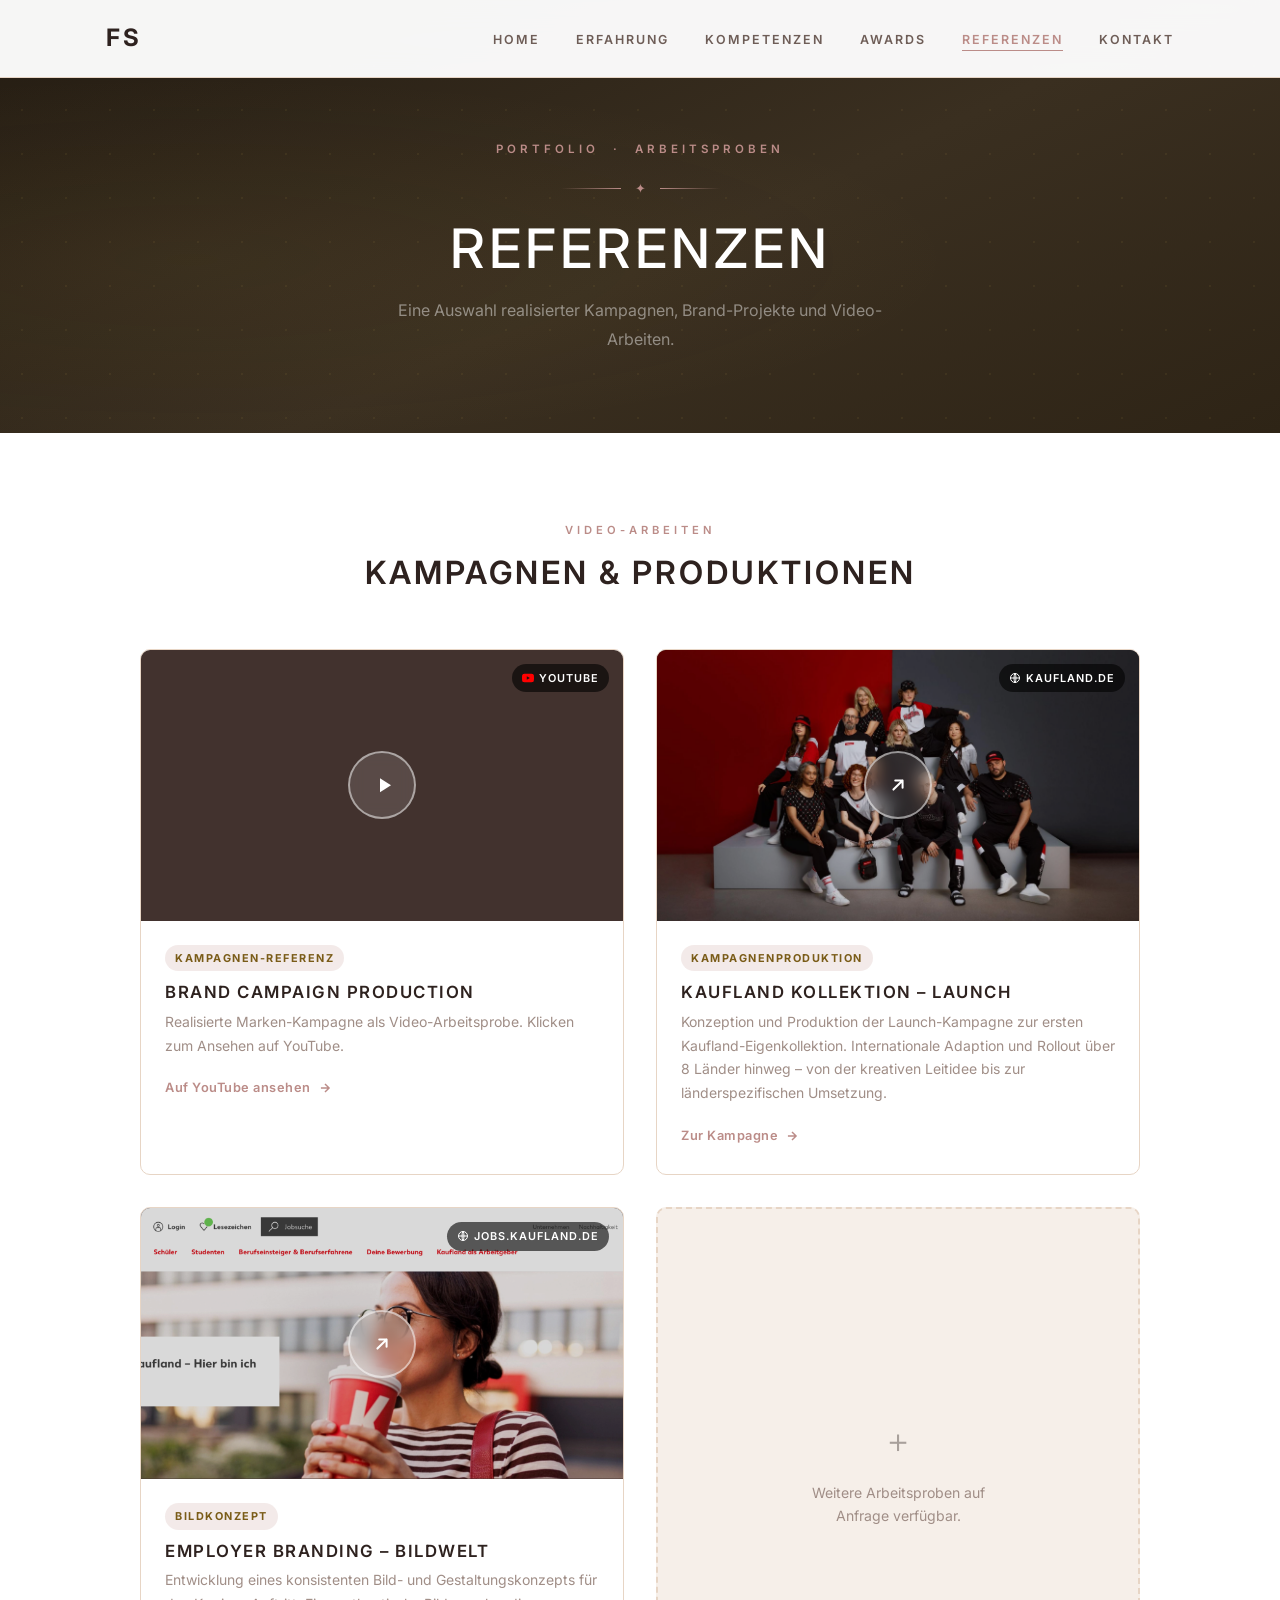
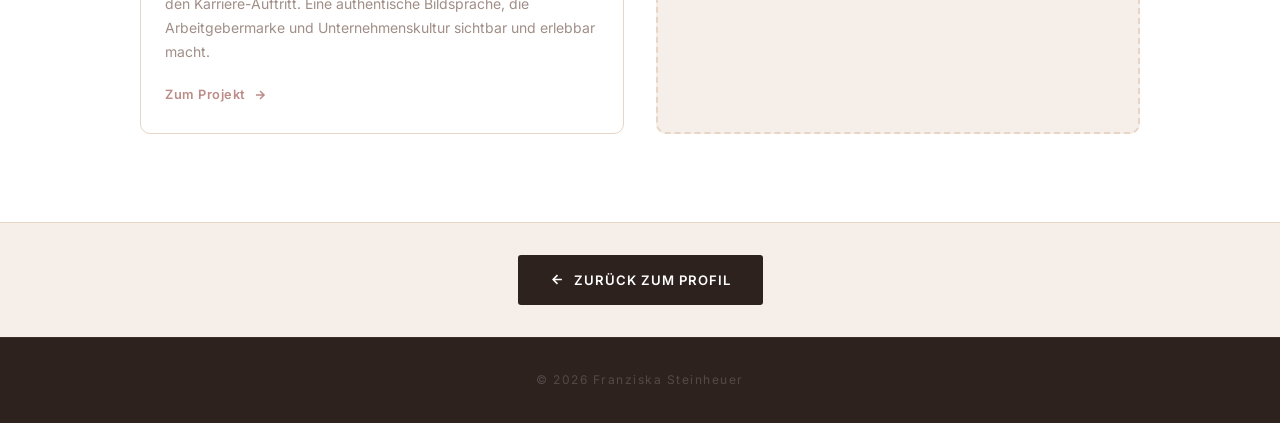
==== commit ceb001bd: "Bilder Change" ====
--- a/referenzen.html
+++ b/referenzen.html
@@ -554,7 +554,7 @@
                            aria-label="Kampagne auf kaufland.de ansehen"
                            style="display:block; text-decoration:none;">
                             <div class="video-thumb">
-                                <img src="assets/ref-kollektion.svg" alt="Cover: Kaufland Kollektion – Launch-Kampagne" loading="lazy">
+                                <img src="assets/ref-kollektion.jpg" alt="Cover: Kaufland Kollektion – Launch-Kampagne" loading="lazy">
                                 <div class="play-btn ext" aria-hidden="true">
                                     <svg width="22" height="22" viewBox="0 0 24 24" fill="none" stroke="white" stroke-width="2.2" stroke-linecap="round" stroke-linejoin="round"><path d="M7 17 17 7M9 7h8v8"/></svg>
                                 </div>
@@ -583,7 +583,7 @@
                            aria-label="Karriere-Seite jobs.kaufland.de ansehen"
                            style="display:block; text-decoration:none;">
                             <div class="video-thumb">
-                                <img src="assets/ref-employer.svg" alt="Cover: Employer Branding – Bildkonzept" loading="lazy">
+                                <img src="assets/ref-employer.png" alt="Cover: Employer Branding – Bildkonzept" loading="lazy">
                                 <div class="play-btn ext" aria-hidden="true">
                                     <svg width="22" height="22" viewBox="0 0 24 24" fill="none" stroke="white" stroke-width="2.2" stroke-linecap="round" stroke-linejoin="round"><path d="M7 17 17 7M9 7h8v8"/></svg>
                                 </div>
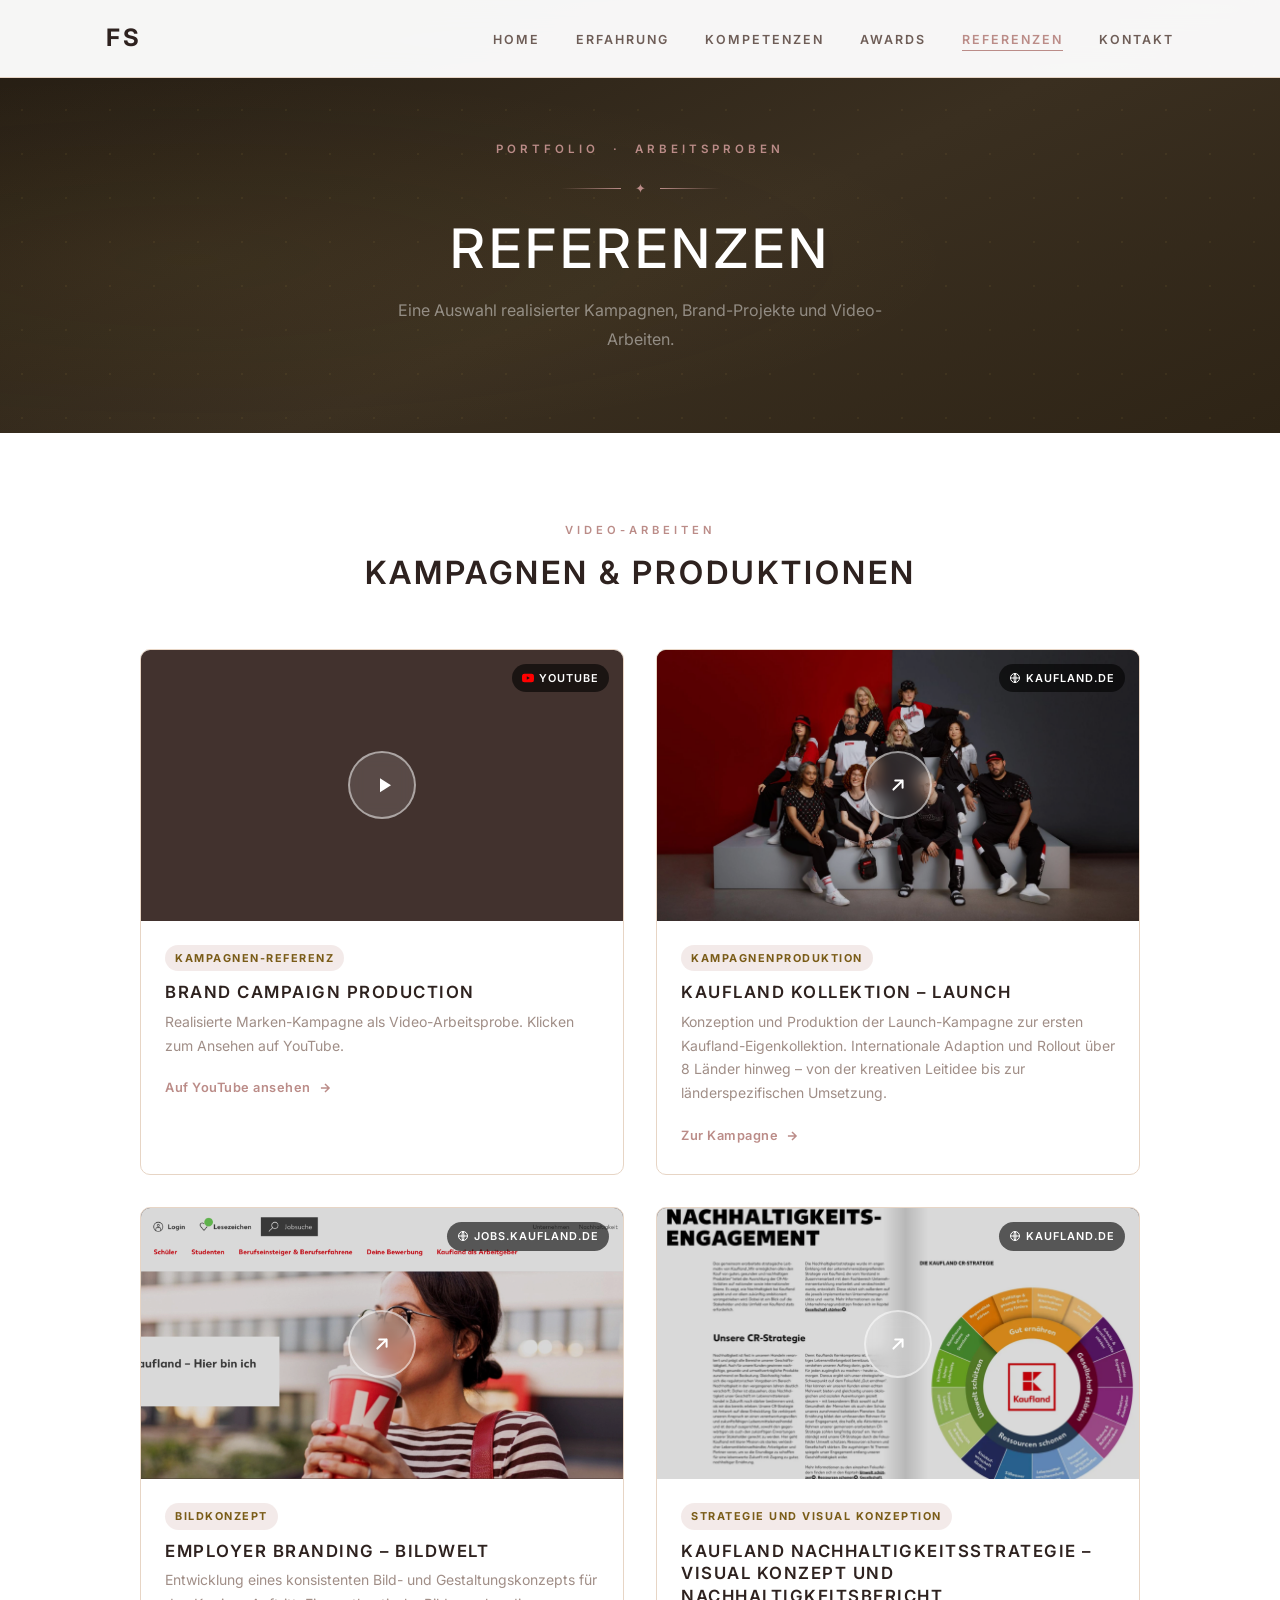
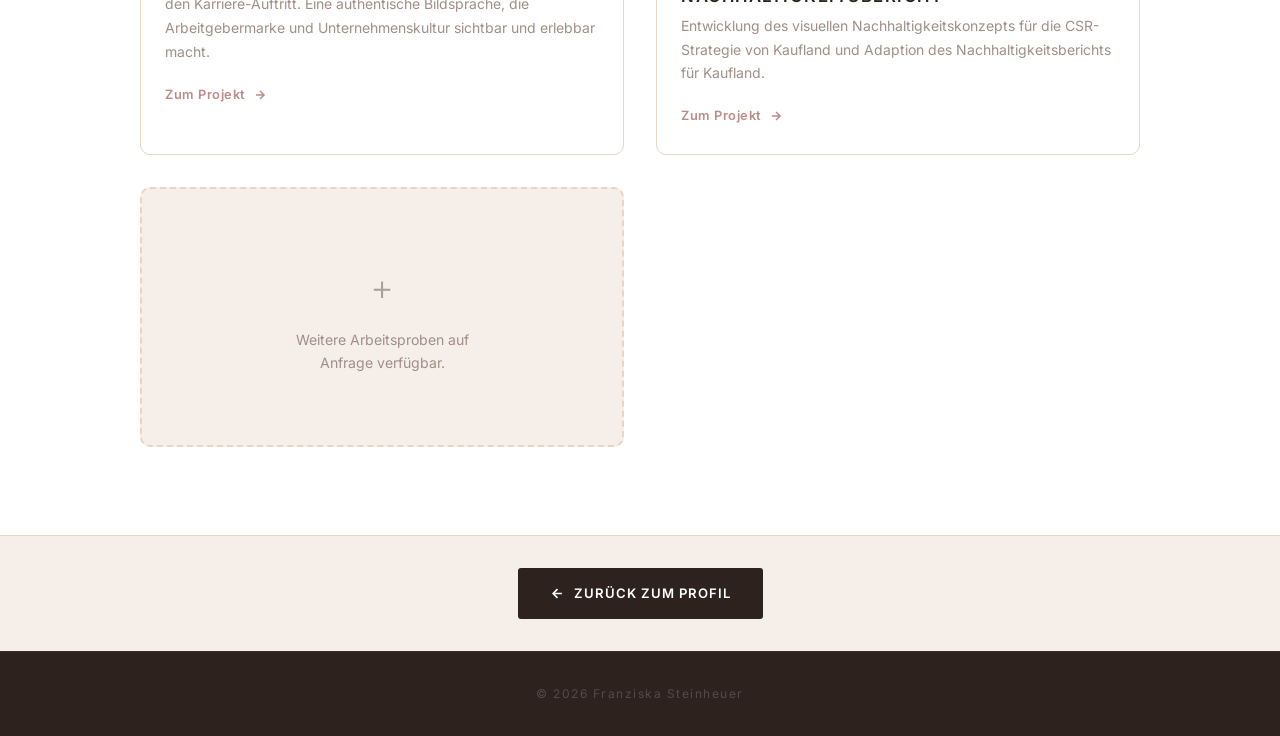
==== commit 47f244c4: "Add Nachhaltigkeitsstrategie reference card" ====
--- a/referenzen.html
+++ b/referenzen.html
@@ -605,6 +605,35 @@
                         </div>
                     </div>
 
+                    <!-- Referenz 4 – Kaufland Nachhaltigkeitsstrategie -->
+                    <div class="video-card reveal reveal-delay-3">
+                        <a href="https://unternehmen.kaufland.de/nachhaltigkeit/unser-nachhaltigkeitsbericht.html"
+                           target="_blank" rel="noopener"
+                           aria-label="Zum Nachhaltigkeitsbericht auf kaufland.de"
+                           style="display:block; text-decoration:none;">
+                            <div class="video-thumb">
+                                <img src="assets/ref-nachhaltigkeit.png" alt="Cover: Kaufland Nachhaltigkeitsstrategie – Visual Konzept" loading="lazy">
+                                <div class="play-btn ext" aria-hidden="true">
+                                    <svg width="22" height="22" viewBox="0 0 24 24" fill="none" stroke="white" stroke-width="2.2" stroke-linecap="round" stroke-linejoin="round"><path d="M7 17 17 7M9 7h8v8"/></svg>
+                                </div>
+                                <div class="src-badge" aria-hidden="true">
+                                    <svg width="12" height="12" viewBox="0 0 24 24" fill="none" stroke="currentColor" stroke-width="2"><circle cx="12" cy="12" r="9"/><path d="M3 12h18"/><path d="M12 3c2.6 2.7 2.6 15.3 0 18"/><path d="M12 3c-2.6 2.7-2.6 15.3 0 18"/></svg>
+                                    kaufland.de
+                                </div>
+                            </div>
+                        </a>
+                        <div class="video-meta">
+                            <span class="video-tag">Strategie und Visual Konzeption</span>
+                            <h3>Kaufland Nachhaltigkeitsstrategie – Visual Konzept und Nachhaltigkeitsbericht</h3>
+                            <p>Entwicklung des visuellen Nachhaltigkeitskonzepts für die CSR-Strategie von Kaufland und Adaption des Nachhaltigkeitsberichts für Kaufland.</p>
+                            <a href="https://unternehmen.kaufland.de/nachhaltigkeit/unser-nachhaltigkeitsbericht.html"
+                               target="_blank" rel="noopener" class="video-link">
+                                Zum Projekt
+                                <svg width="14" height="14" viewBox="0 0 24 24" fill="none" stroke="currentColor" stroke-width="2.5"><path d="M5 12h14M12 5l7 7-7 7"/></svg>
+                            </a>
+                        </div>
+                    </div>
+
                     <!-- Platzhalter für weitere Arbeitsproben -->
                     <div class="more-card reveal reveal-delay-3">
                         <div class="more-card-icon">＋</div>
